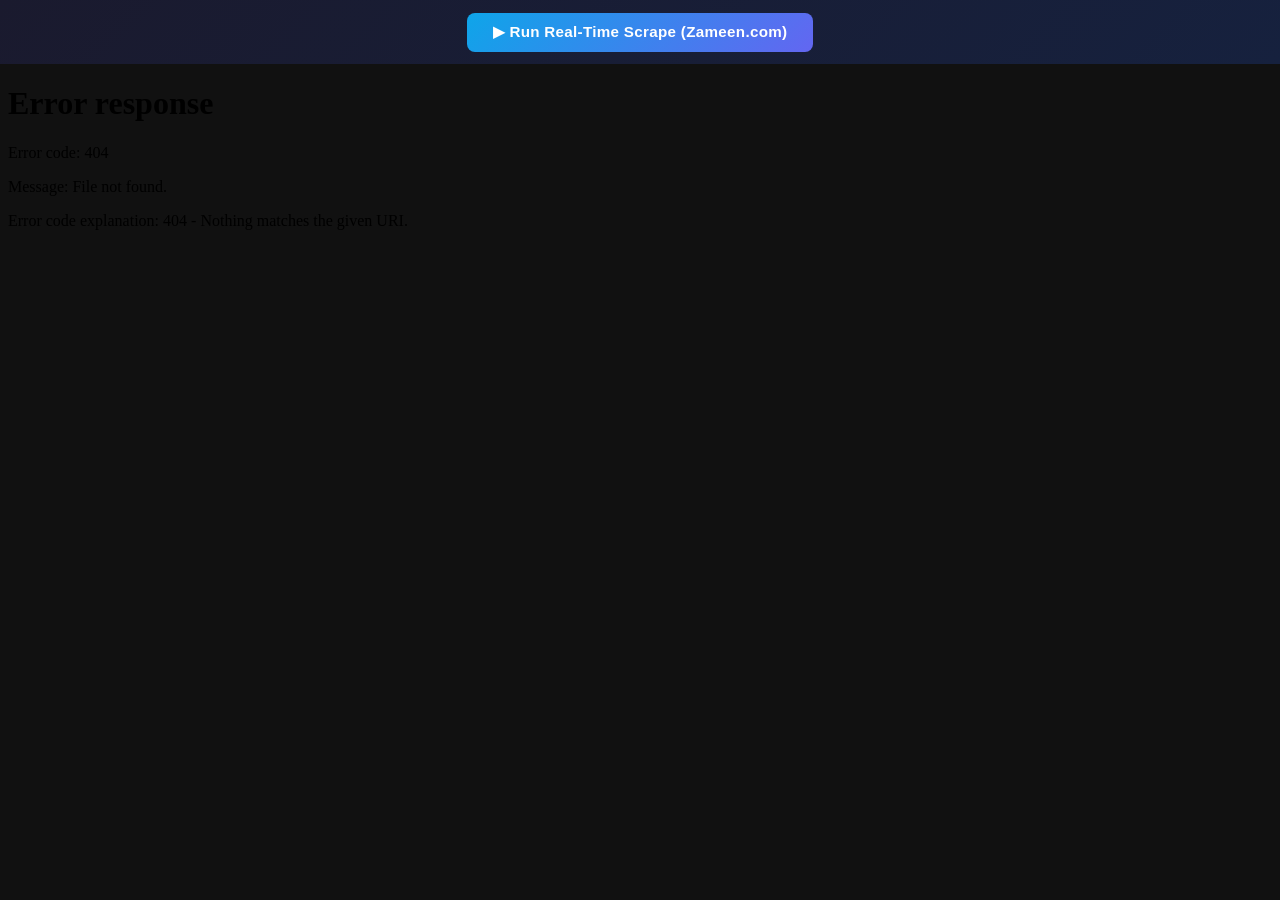
==== competitor.html @ 1a52d3ef "feat: add real-time competitor scraping UI with SSE progress bar - competitor.html: added Run Real-T" ====
<!DOCTYPE html>
<html lang="en">
<head>
  <meta charset="UTF-8" />
  <meta name="viewport" content="width=device-width, initial-scale=1.0" />
  <title>Competitor Intelligence Engine</title>
  <style>
    * { box-sizing: border-box; }
    body { margin:0; background:#111; color:#eee; font-family:'Inter','Segoe UI',sans-serif; display:flex; flex-direction:column; height:100vh; }

    /* ── Top bar with button ────────────────────────────────────── */
    .header { padding:0.8rem 1rem; background:linear-gradient(135deg,#1a1a2e,#16213e); display:flex; justify-content:center; align-items:center; gap:1rem; }
    .header button {
      background:linear-gradient(135deg,#0ea5e9,#6366f1); color:#fff; border:none; border-radius:8px;
      padding:0.65rem 1.6rem; font-size:0.95rem; font-weight:700; cursor:pointer;
      letter-spacing:0.3px; transition:transform .2s, box-shadow .2s;
    }
    .header button:hover { transform:scale(1.05); box-shadow:0 0 14px rgba(14,165,233,.45); }
    .header button:disabled { opacity:.5; cursor:not-allowed; transform:none; box-shadow:none; }

    /* ── Progress panel (hidden by default) ─────────────────────── */
    #scrapeProgress {
      display:none;                      /* JS toggles to "flex" */
      flex-direction:column; align-items:center; gap:0.35rem;
      padding:0.6rem 1rem; background:#1e293b; color:#94a3b8; font-size:0.85rem;
    }
    #scrapeProgress.visible { display:flex; }   /* class-based toggle */
    #progressText { font-weight:600; color:#e2e8f0; }
    .progress-track { background:#334155; height:6px; width:60%; min-width:280px; border-radius:3px; overflow:hidden; }
    #progressFill  { background:linear-gradient(90deg,#0ea5e9,#6366f1); height:100%; width:0%; transition:width .4s ease; border-radius:3px; }

    /* ── Log area (live lines from the engine) ──────────────────── */
    #logArea {
      display:none; max-height:120px; overflow-y:auto; margin:0 auto; width:60%; min-width:280px;
      padding:0.4rem 0.6rem; background:#0f172a; border:1px solid #334155; border-radius:4px;
      font-family:'Cascadia Code','Fira Code',monospace; font-size:0.72rem; color:#64748b; line-height:1.5;
    }
    #logArea.visible { display:block; }

    /* ── Report iframe ──────────────────────────────────────────── */
    iframe { flex:1; border:none; width:100%; }
  </style>
</head>
<body>

  <!-- Top bar — button only, nothing else touched -->
  <div class="header">
    <button id="runScrapeBtn">▶ Run Real‑Time Scrape (Zameen.com)</button>
  </div>

  <!-- Progress panel — hidden until user clicks the button -->
  <div id="scrapeProgress">
    <span id="progressText">Waiting…</span>
    <div class="progress-track"><div id="progressFill"></div></div>
  </div>
  <pre id="logArea"></pre>

  <!-- Existing report — untouched -->
  <iframe id="reportIframe" src="modules/data/competitor_report.html"></iframe>

  <script src="/static/js/competitor_sse.js"></script>
</body>
</html>
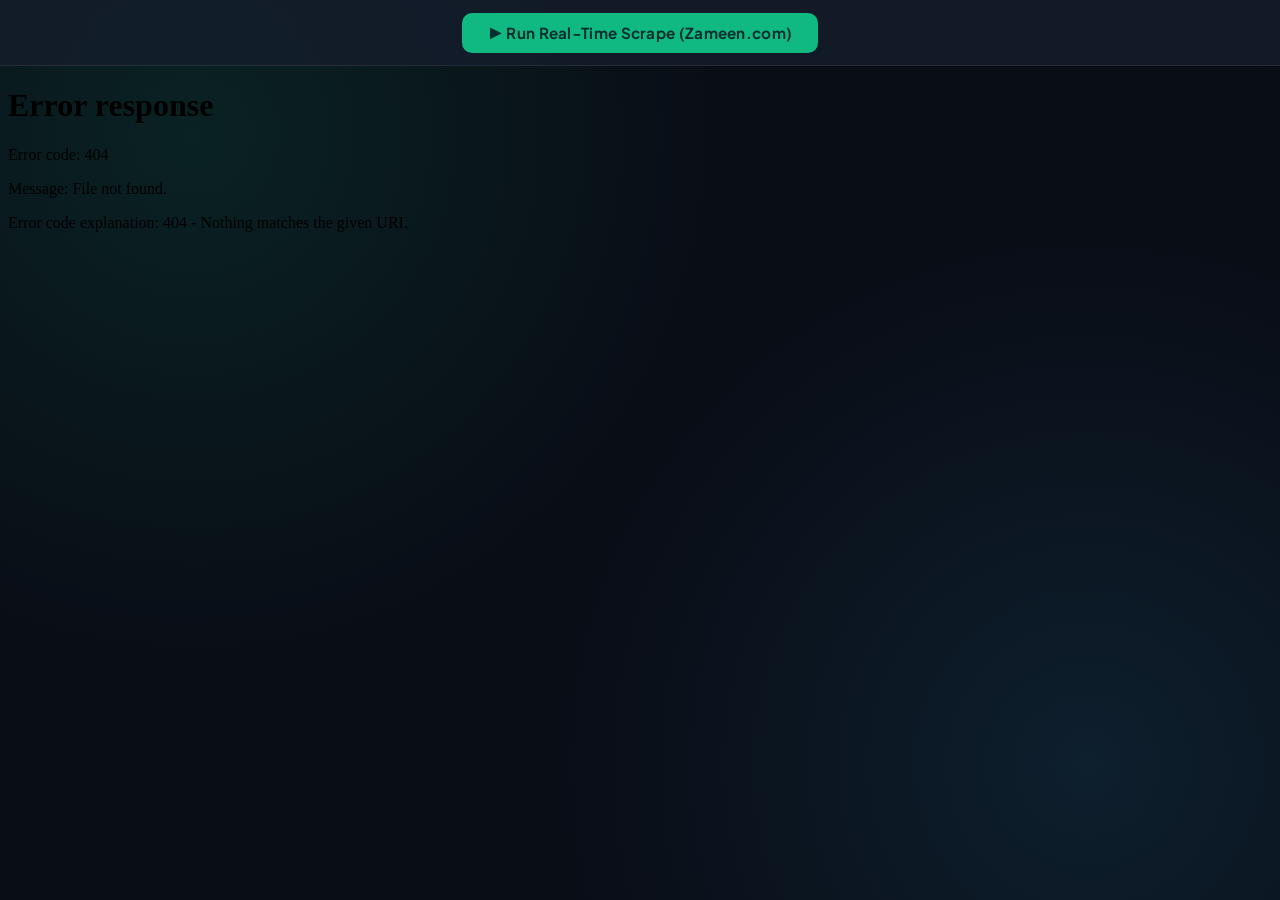
==== commit bd639092: "style: unify all pages to persona color scheme (CSS only, no logic changes)" ====
--- a/competitor.html
+++ b/competitor.html
@@ -4,35 +4,61 @@
   <meta charset="UTF-8" />
   <meta name="viewport" content="width=device-width, initial-scale=1.0" />
   <title>Competitor Intelligence Engine</title>
+  <link rel="preconnect" href="https://fonts.googleapis.com">
+  <link href="https://fonts.googleapis.com/css2?family=Plus+Jakarta+Sans:wght@300;400;500;600;700;800&display=swap" rel="stylesheet">
   <style>
-    * { box-sizing: border-box; }
-    body { margin:0; background:#111; color:#eee; font-family:'Inter','Segoe UI',sans-serif; display:flex; flex-direction:column; height:100vh; }
+    * { box-sizing: border-box; margin:0; padding:0; font-family:'Plus Jakarta Sans','Inter',sans-serif; }
+    ::selection { background: rgba(16,185,129,0.35); color:#fff; }
+    ::-webkit-scrollbar       { width:10px; height:10px; }
+    ::-webkit-scrollbar-track  { background:#090d16; }
+    ::-webkit-scrollbar-thumb  { background:#253046; border-radius:8px; border:2px solid #090d16; }
+    ::-webkit-scrollbar-thumb:hover { background:#324066; }
+
+    body {
+      margin:0; display:flex; flex-direction:column; height:100vh;
+      background-color:#090d16;
+      background-image:
+        radial-gradient(circle at 15% 15%, rgba(16,185,129,0.12) 0%, transparent 40%),
+        radial-gradient(circle at 85% 85%, rgba(56,189,248,0.10) 0%, transparent 40%);
+      color:#f8fafc;
+    }
 
     /* ── Top bar with button ────────────────────────────────────── */
-    .header { padding:0.8rem 1rem; background:linear-gradient(135deg,#1a1a2e,#16213e); display:flex; justify-content:center; align-items:center; gap:1rem; }
+    .header {
+      padding:0.8rem 1rem;
+      background:rgba(22,30,46,0.75); backdrop-filter:blur(16px);
+      border-bottom:1px solid rgba(255,255,255,0.08);
+      display:flex; justify-content:center; align-items:center; gap:1rem;
+    }
     .header button {
-      background:linear-gradient(135deg,#0ea5e9,#6366f1); color:#fff; border:none; border-radius:8px;
+      background:#10b981; color:#042f2e; border:none; border-radius:10px;
       padding:0.65rem 1.6rem; font-size:0.95rem; font-weight:700; cursor:pointer;
-      letter-spacing:0.3px; transition:transform .2s, box-shadow .2s;
+      letter-spacing:0.3px; transition:all .25s ease;
     }
-    .header button:hover { transform:scale(1.05); box-shadow:0 0 14px rgba(14,165,233,.45); }
+    .header button:hover {
+      background:#34d399; box-shadow:0 0 20px rgba(16,185,129,0.4); transform:translateY(-2px);
+    }
     .header button:disabled { opacity:.5; cursor:not-allowed; transform:none; box-shadow:none; }
 
     /* ── Progress panel (hidden by default) ─────────────────────── */
     #scrapeProgress {
-      display:none;                      /* JS toggles to "flex" */
+      display:none;
       flex-direction:column; align-items:center; gap:0.35rem;
-      padding:0.6rem 1rem; background:#1e293b; color:#94a3b8; font-size:0.85rem;
+      padding:0.6rem 1rem;
+      background:rgba(22,30,46,0.75); backdrop-filter:blur(12px);
+      border-bottom:1px solid rgba(255,255,255,0.06);
+      color:#94a3b8; font-size:0.85rem;
     }
-    #scrapeProgress.visible { display:flex; }   /* class-based toggle */
-    #progressText { font-weight:600; color:#e2e8f0; }
-    .progress-track { background:#334155; height:6px; width:60%; min-width:280px; border-radius:3px; overflow:hidden; }
-    #progressFill  { background:linear-gradient(90deg,#0ea5e9,#6366f1); height:100%; width:0%; transition:width .4s ease; border-radius:3px; }
+    #scrapeProgress.visible { display:flex; }
+    #progressText { font-weight:600; color:#f8fafc; }
+    .progress-track { background:rgba(255,255,255,0.08); height:6px; width:60%; min-width:280px; border-radius:3px; overflow:hidden; }
+    #progressFill  { background:linear-gradient(90deg,#10b981,#38bdf8); height:100%; width:0%; transition:width .4s ease; border-radius:3px; }
 
     /* ── Log area (live lines from the engine) ──────────────────── */
     #logArea {
       display:none; max-height:120px; overflow-y:auto; margin:0 auto; width:60%; min-width:280px;
-      padding:0.4rem 0.6rem; background:#0f172a; border:1px solid #334155; border-radius:4px;
+      padding:0.4rem 0.6rem;
+      background:rgba(15,23,42,0.8); border:1px solid rgba(255,255,255,0.08); border-radius:8px;
       font-family:'Cascadia Code','Fira Code',monospace; font-size:0.72rem; color:#64748b; line-height:1.5;
     }
     #logArea.visible { display:block; }
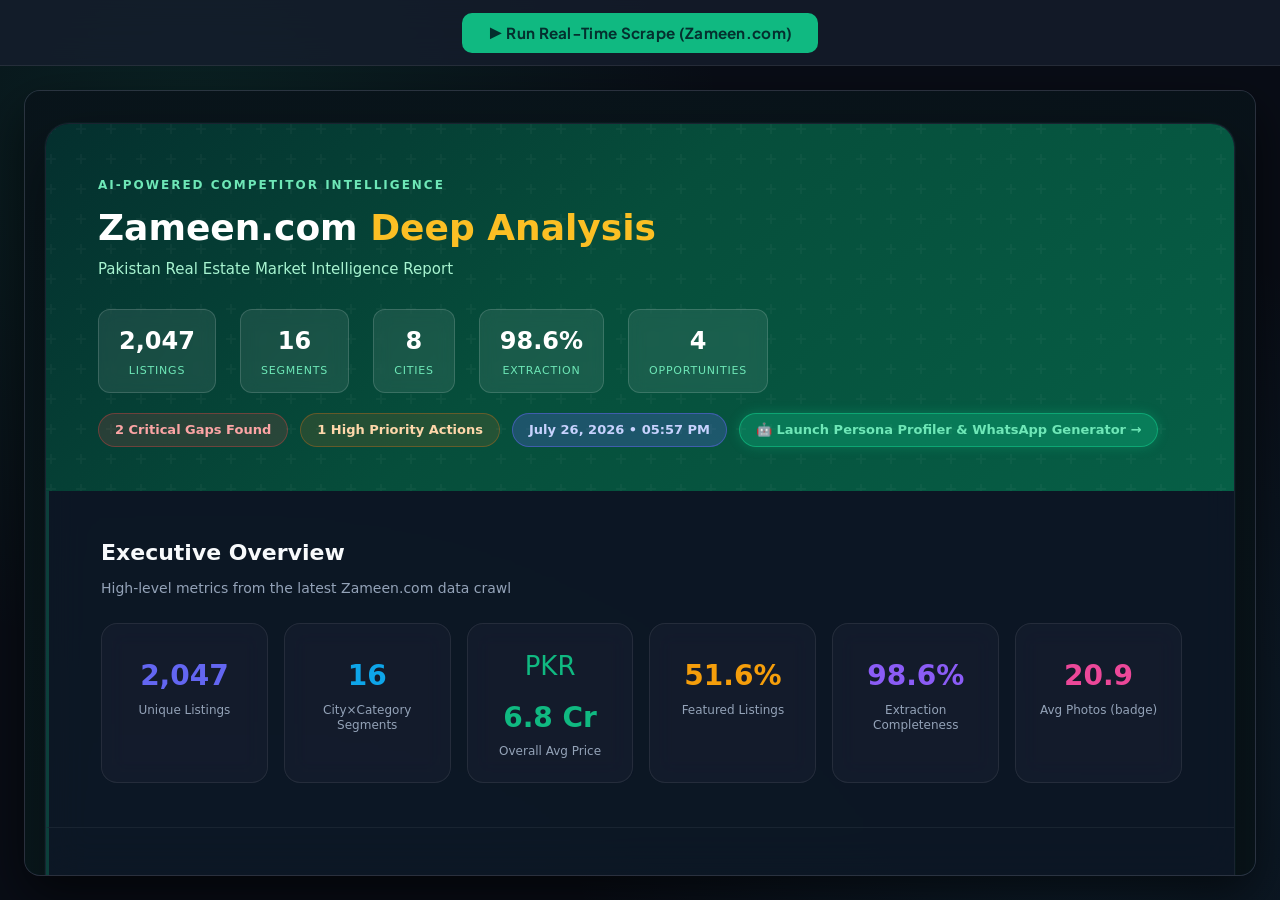
==== commit a82c2e4b: "style: frame competitor report iframe with dark border and card padding" ====
--- a/competitor.html
+++ b/competitor.html
@@ -63,8 +63,25 @@
     }
     #logArea.visible { display:block; }
 
-    /* ── Report iframe ──────────────────────────────────────────── */
-    iframe { flex:1; border:none; width:100%; }
+    /* ── Report iframe & container ────────────────────────────── */
+    .report-container {
+      flex: 1;
+      padding: 1.5rem;
+      display: flex;
+      justify-content: center;
+      align-items: stretch;
+      overflow: hidden;
+    }
+    iframe {
+      flex: 1;
+      width: 100%;
+      height: 100%;
+      border: 1px solid rgba(255, 255, 255, 0.12);
+      border-radius: 16px;
+      background: rgba(15, 23, 42, 0.7);
+      box-shadow: 0 20px 50px rgba(0, 0, 0, 0.6), inset 0 0 0 1px rgba(16, 185, 129, 0.1);
+      backdrop-filter: blur(16px);
+    }
   </style>
 </head>
 <body>
@@ -81,8 +98,10 @@
   </div>
   <pre id="logArea"></pre>
 
-  <!-- Existing report — untouched -->
-  <iframe id="reportIframe" src="modules/data/competitor_report.html"></iframe>
+  <!-- Existing report with dark border framing -->
+  <div class="report-container">
+    <iframe id="reportIframe" src="modules/data/competitor_report.html"></iframe>
+  </div>
 
   <script src="/static/js/competitor_sse.js"></script>
 </body>
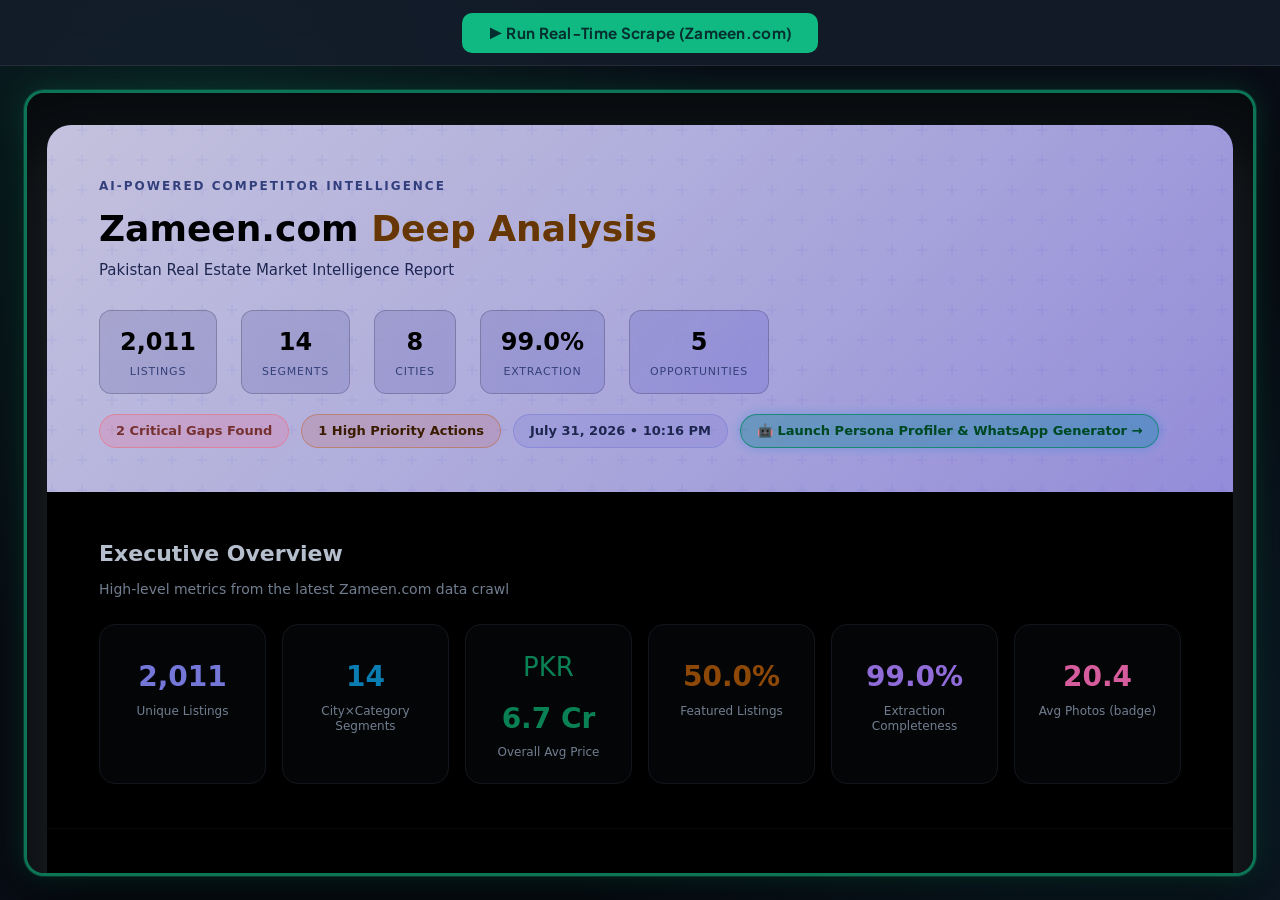
==== commit 9038ec39: "feat: core application codebase, persona engine, admin management and report modules" ====
--- a/competitor.html
+++ b/competitor.html
@@ -72,15 +72,37 @@
       align-items: stretch;
       overflow: hidden;
     }
+    .report-frame-wrapper {
+      flex: 1;
+      display: flex;
+      border-radius: 20px;
+      border: 3px solid rgba(16, 185, 129, 0.6);
+      box-shadow:
+        0 0 0 1px rgba(16, 185, 129, 0.2),
+        0 0 30px rgba(16, 185, 129, 0.2),
+        0 25px 60px rgba(0, 0, 0, 0.7),
+        inset 0 1px 0 rgba(255, 255, 255, 0.04);
+      overflow: hidden;
+      background: #090d16;
+    }
     iframe {
       flex: 1;
       width: 100%;
       height: 100%;
-      border: 1px solid rgba(255, 255, 255, 0.12);
-      border-radius: 16px;
-      background: rgba(15, 23, 42, 0.7);
-      box-shadow: 0 20px 50px rgba(0, 0, 0, 0.6), inset 0 0 0 1px rgba(16, 185, 129, 0.1);
-      backdrop-filter: blur(16px);
+      border: none;
+      background: #090d16;
+      filter: invert(1) hue-rotate(180deg) saturate(0.9) brightness(0.88);
+    }
+    /* Dark-theme label above report */
+    .report-label {
+      text-align: center;
+      padding: 0.5rem 1rem 0;
+      font-size: 0.75rem;
+      font-weight: 700;
+      text-transform: uppercase;
+      letter-spacing: 1.5px;
+      color: #10b981;
+      opacity: 0.7;
     }
   </style>
 </head>
@@ -100,9 +122,12 @@
 
   <!-- Existing report with dark border framing -->
   <div class="report-container">
-    <iframe id="reportIframe" src="modules/data/competitor_report.html"></iframe>
+    <div class="report-frame-wrapper">
+      <iframe id="reportIframe" src="modules/data/competitor_report.html"></iframe>
+    </div>
   </div>
 
+  <script src="/static/js/user_auth_banner.js"></script>
   <script src="/static/js/competitor_sse.js"></script>
 </body>
 </html>
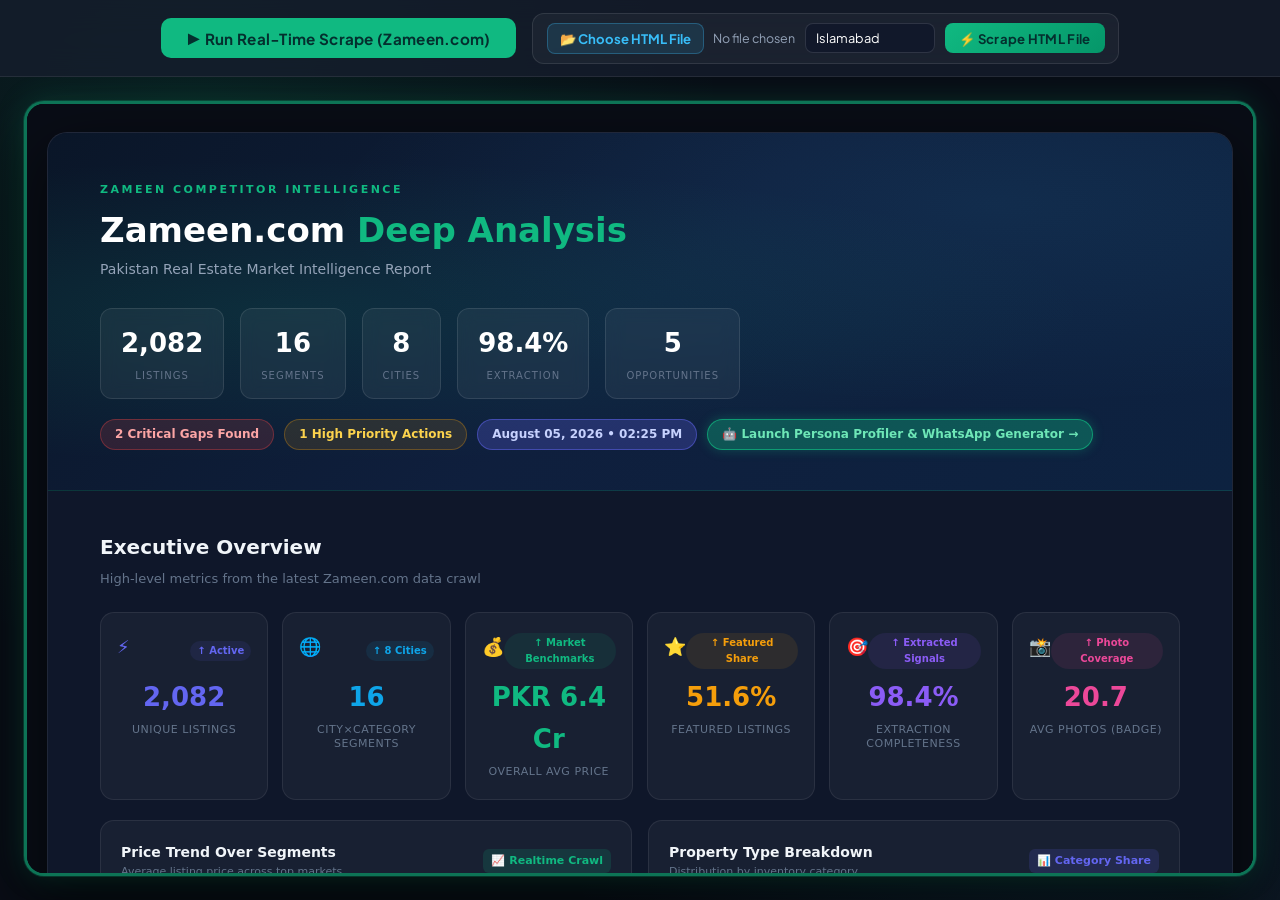
==== commit 814eace2: "feat: review-based AI insights engine, visual engagement metrics, and auth UI fixes" ====
--- a/competitor.html
+++ b/competitor.html
@@ -1,67 +1,260 @@
 <!DOCTYPE html>
 <html lang="en">
+
 <head>
   <meta charset="UTF-8" />
   <meta name="viewport" content="width=device-width, initial-scale=1.0" />
   <title>Competitor Intelligence Engine</title>
   <link rel="preconnect" href="https://fonts.googleapis.com">
-  <link href="https://fonts.googleapis.com/css2?family=Plus+Jakarta+Sans:wght@300;400;500;600;700;800&display=swap" rel="stylesheet">
+  <link href="https://fonts.googleapis.com/css2?family=Plus+Jakarta+Sans:wght@300;400;500;600;700;800&display=swap"
+    rel="stylesheet">
   <style>
-    * { box-sizing: border-box; margin:0; padding:0; font-family:'Plus Jakarta Sans','Inter',sans-serif; }
-    ::selection { background: rgba(16,185,129,0.35); color:#fff; }
-    ::-webkit-scrollbar       { width:10px; height:10px; }
-    ::-webkit-scrollbar-track  { background:#090d16; }
-    ::-webkit-scrollbar-thumb  { background:#253046; border-radius:8px; border:2px solid #090d16; }
-    ::-webkit-scrollbar-thumb:hover { background:#324066; }
+    * {
+      box-sizing: border-box;
+      margin: 0;
+      padding: 0;
+      font-family: 'Plus Jakarta Sans', 'Inter', sans-serif;
+    }
+
+    ::selection {
+      background: rgba(16, 185, 129, 0.35);
+      color: #fff;
+    }
+
+    ::-webkit-scrollbar {
+      width: 10px;
+      height: 10px;
+    }
+
+    ::-webkit-scrollbar-track {
+      background: #090d16;
+    }
+
+    ::-webkit-scrollbar-thumb {
+      background: #253046;
+      border-radius: 8px;
+      border: 2px solid #090d16;
+    }
+
+    ::-webkit-scrollbar-thumb:hover {
+      background: #324066;
+    }
 
     body {
-      margin:0; display:flex; flex-direction:column; height:100vh;
-      background-color:#090d16;
+      margin: 0;
+      display: flex;
+      flex-direction: column;
+      height: 100vh;
+      background-color: #090d16;
       background-image:
-        radial-gradient(circle at 15% 15%, rgba(16,185,129,0.12) 0%, transparent 40%),
-        radial-gradient(circle at 85% 85%, rgba(56,189,248,0.10) 0%, transparent 40%);
-      color:#f8fafc;
-    }
-
-    /* ── Top bar with button ────────────────────────────────────── */
+        radial-gradient(circle at 15% 15%, rgba(16, 185, 129, 0.12) 0%, transparent 40%),
+        radial-gradient(circle at 85% 85%, rgba(56, 189, 248, 0.10) 0%, transparent 40%);
+      color: #f8fafc;
+    }
+
+    /* ── Top bar ────────────────────────────────────────────────── */
     .header {
-      padding:0.8rem 1rem;
-      background:rgba(22,30,46,0.75); backdrop-filter:blur(16px);
-      border-bottom:1px solid rgba(255,255,255,0.08);
-      display:flex; justify-content:center; align-items:center; gap:1rem;
-    }
+      padding: 0.8rem 1rem;
+      background: rgba(22, 30, 46, 0.75);
+      backdrop-filter: blur(16px);
+      border-bottom: 1px solid rgba(255, 255, 255, 0.08);
+      display: flex;
+      justify-content: center;
+      align-items: center;
+      gap: 1rem;
+      flex-wrap: wrap;
+    }
+
     .header button {
-      background:#10b981; color:#042f2e; border:none; border-radius:10px;
-      padding:0.65rem 1.6rem; font-size:0.95rem; font-weight:700; cursor:pointer;
-      letter-spacing:0.3px; transition:all .25s ease;
-    }
+      background: #10b981;
+      color: #042f2e;
+      border: none;
+      border-radius: 10px;
+      padding: 0.65rem 1.6rem;
+      font-size: 0.95rem;
+      font-weight: 700;
+      cursor: pointer;
+      letter-spacing: 0.3px;
+      transition: all .25s ease;
+    }
+
     .header button:hover {
-      background:#34d399; box-shadow:0 0 20px rgba(16,185,129,0.4); transform:translateY(-2px);
-    }
-    .header button:disabled { opacity:.5; cursor:not-allowed; transform:none; box-shadow:none; }
+      background: #34d399;
+      box-shadow: 0 0 20px rgba(16, 185, 129, 0.4);
+      transform: translateY(-2px);
+    }
+
+    .header button:disabled {
+      opacity: .5;
+      cursor: not-allowed;
+      transform: none;
+      box-shadow: none;
+    }
+
+    /* ── HTML File Upload Zone ──────────────────────────────────── */
+    .html-upload-zone {
+      display: flex;
+      align-items: center;
+      gap: 0.6rem;
+      flex-wrap: wrap;
+      background: rgba(255, 255, 255, 0.04);
+      border: 1px solid rgba(255, 255, 255, 0.1);
+      border-radius: 12px;
+      padding: 0.55rem 0.85rem;
+    }
+
+    .html-upload-zone label.pick-lbl {
+      background: rgba(56, 189, 248, 0.12);
+      border: 1px solid rgba(56, 189, 248, 0.3);
+      color: #38bdf8;
+      border-radius: 8px;
+      padding: 0.38rem 0.75rem;
+      font-size: 0.82rem;
+      font-weight: 700;
+      cursor: pointer;
+      white-space: nowrap;
+      transition: all 0.2s ease;
+    }
+
+    .html-upload-zone label.pick-lbl:hover {
+      background: rgba(56, 189, 248, 0.22);
+      border-color: rgba(56, 189, 248, 0.55);
+    }
+
+    .html-upload-zone input[type="file"] {
+      display: none;
+    }
+
+    #htmlFileName {
+      font-size: 0.78rem;
+      color: #94a3b8;
+      max-width: 170px;
+      overflow: hidden;
+      text-overflow: ellipsis;
+      white-space: nowrap;
+    }
+
+    #htmlCityInput {
+      background: rgba(15, 23, 42, 0.8);
+      border: 1px solid rgba(255, 255, 255, 0.12);
+      border-radius: 8px;
+      padding: 0.38rem 0.65rem;
+      color: #fff;
+      font-size: 0.8rem;
+      font-family: inherit;
+      width: 130px;
+    }
+
+    #htmlCityInput:focus {
+      outline: none;
+      border-color: #10b981;
+    }
+
+    #scrapeHtmlBtn {
+      background: linear-gradient(135deg, #10b981, #059669);
+      color: #042f2e;
+      border: none;
+      border-radius: 8px;
+      padding: 0.4rem 0.9rem;
+      font-size: 0.82rem;
+      font-weight: 700;
+      cursor: pointer;
+      font-family: inherit;
+      transition: all 0.2s ease;
+    }
+
+    #scrapeHtmlBtn:hover {
+      filter: brightness(1.1);
+      transform: translateY(-1px);
+    }
+
+    #scrapeHtmlBtn:disabled {
+      opacity: 0.5;
+      cursor: not-allowed;
+      transform: none;
+    }
+
+    #htmlScrapeResult {
+      font-size: 0.78rem;
+      font-weight: 700;
+      padding: 0.3rem 0.7rem;
+      border-radius: 8px;
+      display: none;
+    }
+
+    #htmlScrapeResult.ok {
+      background: rgba(16, 185, 129, 0.15);
+      color: #10b981;
+      border: 1px solid rgba(16, 185, 129, 0.3);
+    }
+
+    #htmlScrapeResult.err {
+      background: rgba(239, 68, 68, 0.12);
+      color: #f87171;
+      border: 1px solid rgba(239, 68, 68, 0.25);
+    }
 
     /* ── Progress panel (hidden by default) ─────────────────────── */
     #scrapeProgress {
-      display:none;
-      flex-direction:column; align-items:center; gap:0.35rem;
-      padding:0.6rem 1rem;
-      background:rgba(22,30,46,0.75); backdrop-filter:blur(12px);
-      border-bottom:1px solid rgba(255,255,255,0.06);
-      color:#94a3b8; font-size:0.85rem;
-    }
-    #scrapeProgress.visible { display:flex; }
-    #progressText { font-weight:600; color:#f8fafc; }
-    .progress-track { background:rgba(255,255,255,0.08); height:6px; width:60%; min-width:280px; border-radius:3px; overflow:hidden; }
-    #progressFill  { background:linear-gradient(90deg,#10b981,#38bdf8); height:100%; width:0%; transition:width .4s ease; border-radius:3px; }
+      display: none;
+      flex-direction: column;
+      align-items: center;
+      gap: 0.35rem;
+      padding: 0.6rem 1rem;
+      background: rgba(22, 30, 46, 0.75);
+      backdrop-filter: blur(12px);
+      border-bottom: 1px solid rgba(255, 255, 255, 0.06);
+      color: #94a3b8;
+      font-size: 0.85rem;
+    }
+
+    #scrapeProgress.visible {
+      display: flex;
+    }
+
+    #progressText {
+      font-weight: 600;
+      color: #f8fafc;
+    }
+
+    .progress-track {
+      background: rgba(255, 255, 255, 0.08);
+      height: 6px;
+      width: 60%;
+      min-width: 280px;
+      border-radius: 3px;
+      overflow: hidden;
+    }
+
+    #progressFill {
+      background: linear-gradient(90deg, #10b981, #38bdf8);
+      height: 100%;
+      width: 0%;
+      transition: width .4s ease;
+      border-radius: 3px;
+    }
 
     /* ── Log area (live lines from the engine) ──────────────────── */
     #logArea {
-      display:none; max-height:120px; overflow-y:auto; margin:0 auto; width:60%; min-width:280px;
-      padding:0.4rem 0.6rem;
-      background:rgba(15,23,42,0.8); border:1px solid rgba(255,255,255,0.08); border-radius:8px;
-      font-family:'Cascadia Code','Fira Code',monospace; font-size:0.72rem; color:#64748b; line-height:1.5;
-    }
-    #logArea.visible { display:block; }
+      display: none;
+      max-height: 120px;
+      overflow-y: auto;
+      margin: 0 auto;
+      width: 60%;
+      min-width: 280px;
+      padding: 0.4rem 0.6rem;
+      background: rgba(15, 23, 42, 0.8);
+      border: 1px solid rgba(255, 255, 255, 0.08);
+      border-radius: 8px;
+      font-family: 'Cascadia Code', 'Fira Code', monospace;
+      font-size: 0.72rem;
+      color: #64748b;
+      line-height: 1.5;
+    }
+
+    #logArea.visible {
+      display: block;
+    }
 
     /* ── Report iframe & container ────────────────────────────── */
     .report-container {
@@ -72,6 +265,7 @@
       align-items: stretch;
       overflow: hidden;
     }
+
     .report-frame-wrapper {
       flex: 1;
       display: flex;
@@ -85,42 +279,44 @@
       overflow: hidden;
       background: #090d16;
     }
+
     iframe {
       flex: 1;
       width: 100%;
       height: 100%;
       border: none;
       background: #090d16;
-      filter: invert(1) hue-rotate(180deg) saturate(0.9) brightness(0.88);
-    }
-    /* Dark-theme label above report */
-    .report-label {
-      text-align: center;
-      padding: 0.5rem 1rem 0;
-      font-size: 0.75rem;
-      font-weight: 700;
-      text-transform: uppercase;
-      letter-spacing: 1.5px;
-      color: #10b981;
-      opacity: 0.7;
     }
   </style>
 </head>
+
 <body>
 
-  <!-- Top bar — button only, nothing else touched -->
+  <!-- Top bar -->
   <div class="header">
-    <button id="runScrapeBtn">▶ Run Real‑Time Scrape (Zameen.com)</button>
+    <button id="runScrapeBtn">▶ Run Real&#8209;Time Scrape (Zameen.com)</button>
+
+    <!-- HTML File Upload Zone -->
+    <div class="html-upload-zone">
+      <label class="pick-lbl" for="htmlFileInput">📂 Choose HTML File</label>
+      <input type="file" id="htmlFileInput" accept=".html,.htm" />
+      <span id="htmlFileName">No file chosen</span>
+      <input type="text" id="htmlCityInput" placeholder="City label" value="Islamabad" />
+      <button id="scrapeHtmlBtn">⚡ Scrape HTML File</button>
+      <span id="htmlScrapeResult"></span>
+    </div>
   </div>
 
-  <!-- Progress panel — hidden until user clicks the button -->
+  <!-- Progress panel -->
   <div id="scrapeProgress">
     <span id="progressText">Waiting…</span>
-    <div class="progress-track"><div id="progressFill"></div></div>
+    <div class="progress-track">
+      <div id="progressFill"></div>
+    </div>
   </div>
   <pre id="logArea"></pre>
 
-  <!-- Existing report with dark border framing -->
+  <!-- Report iframe -->
   <div class="report-container">
     <div class="report-frame-wrapper">
       <iframe id="reportIframe" src="modules/data/competitor_report.html"></iframe>
@@ -129,5 +325,51 @@
 
   <script src="/static/js/user_auth_banner.js"></script>
   <script src="/static/js/competitor_sse.js"></script>
+  <script>
+    /* ── HTML File Scraper UI ───────────────────────────────────── */
+    const htmlFileInput = document.getElementById('htmlFileInput');
+    const htmlFileName = document.getElementById('htmlFileName');
+    const scrapeHtmlBtn = document.getElementById('scrapeHtmlBtn');
+    const htmlScrapeRes = document.getElementById('htmlScrapeResult');
+
+    htmlFileInput.addEventListener('change', () => {
+      htmlFileName.textContent = htmlFileInput.files[0]?.name || 'No file chosen';
+      htmlScrapeRes.style.display = 'none';
+    });
+
+    scrapeHtmlBtn.addEventListener('click', async () => {
+      const file = htmlFileInput.files[0];
+      if (!file) { alert('Please choose a .html file first.'); return; }
+
+      scrapeHtmlBtn.disabled = true;
+      scrapeHtmlBtn.textContent = '⏳ Scraping…';
+      htmlScrapeRes.style.display = 'none';
+
+      const fd = new FormData();
+      fd.append('file', file);
+      fd.append('city', document.getElementById('htmlCityInput').value.trim() || 'Islamabad');
+      fd.append('save', 'true');
+
+      try {
+        const res = await fetch('/api/scrape_html_file', { method: 'POST', body: fd });
+        const data = await res.json();
+        if (data.success) {
+          htmlScrapeRes.className = 'ok';
+          htmlScrapeRes.textContent = `✅ ${data.count} listings scraped & saved`;
+        } else {
+          htmlScrapeRes.className = 'err';
+          htmlScrapeRes.textContent = `❌ ${data.error || 'No listings found in file'}`;
+        }
+      } catch (e) {
+        htmlScrapeRes.className = 'err';
+        htmlScrapeRes.textContent = '❌ Network error';
+      }
+
+      htmlScrapeRes.style.display = 'inline-block';
+      scrapeHtmlBtn.disabled = false;
+      scrapeHtmlBtn.textContent = '⚡ Scrape HTML File';
+    });
+  </script>
 </body>
-</html>
+
+</html>
